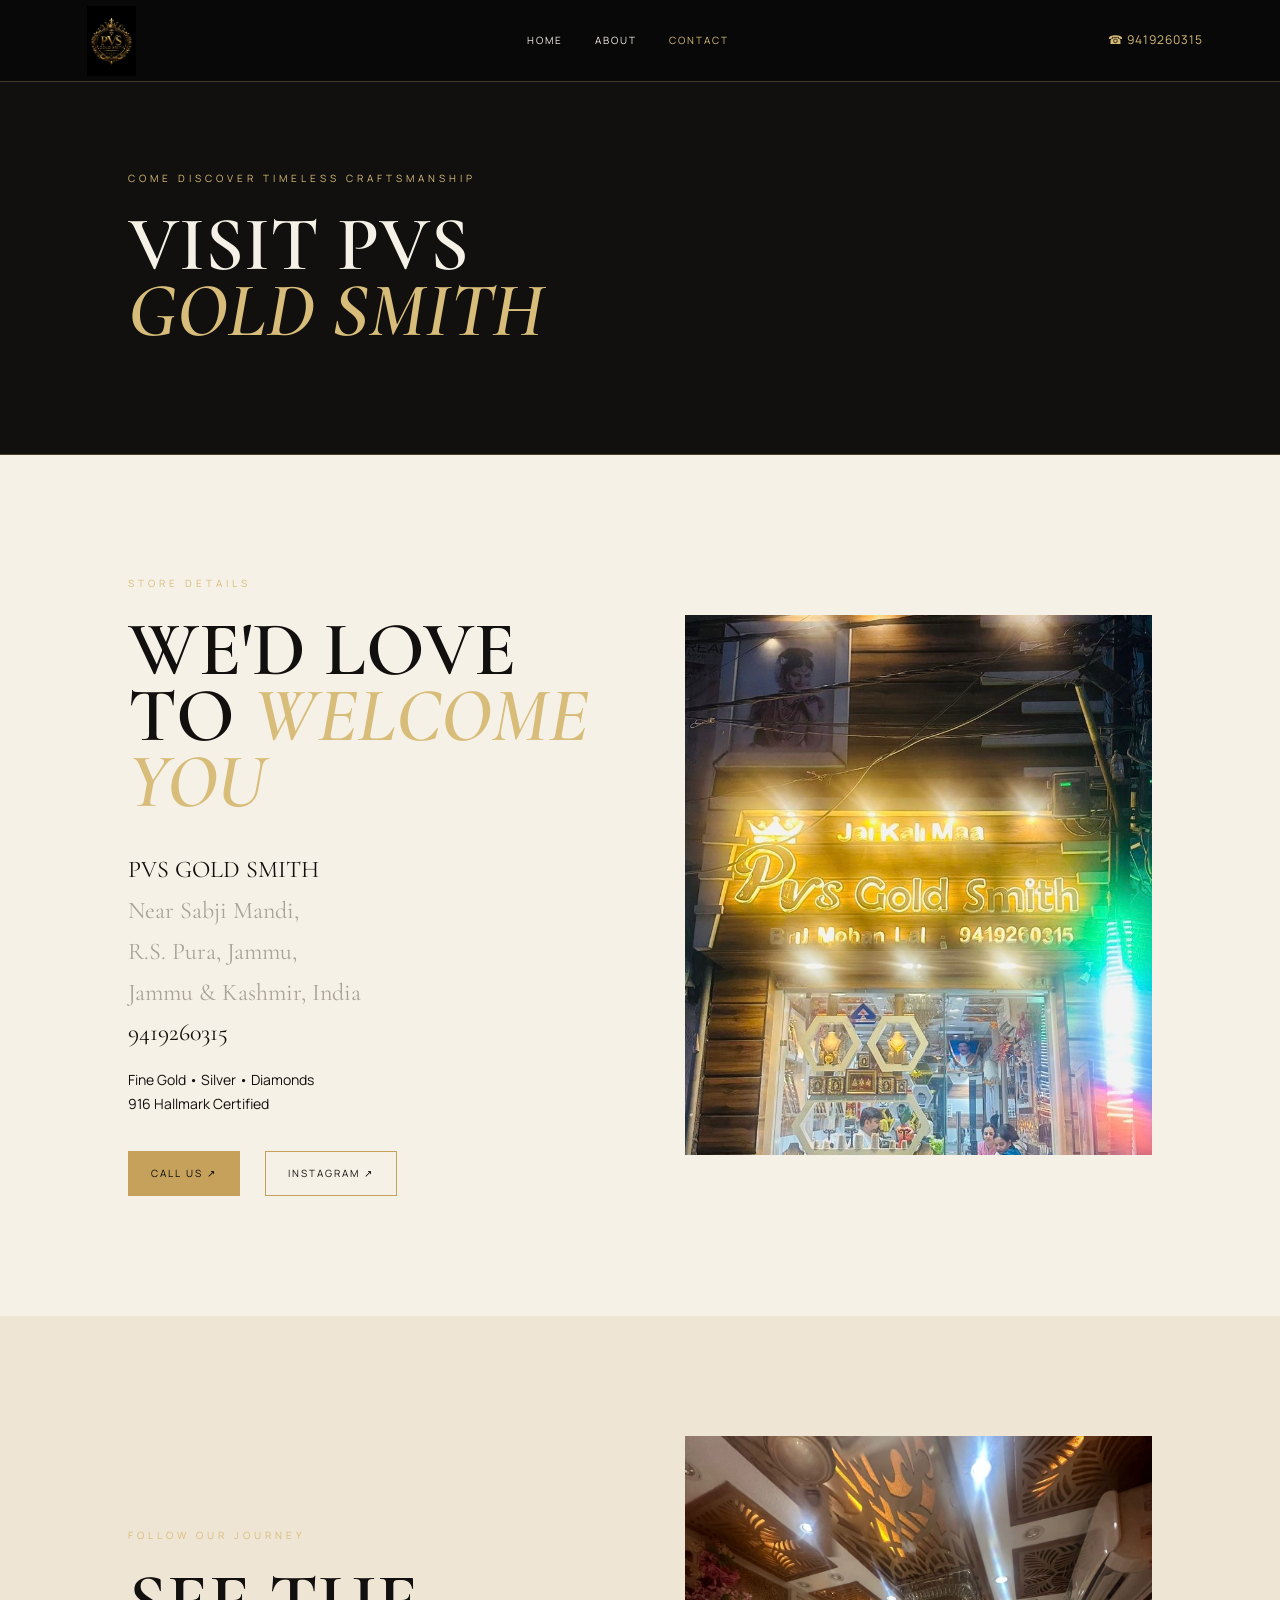
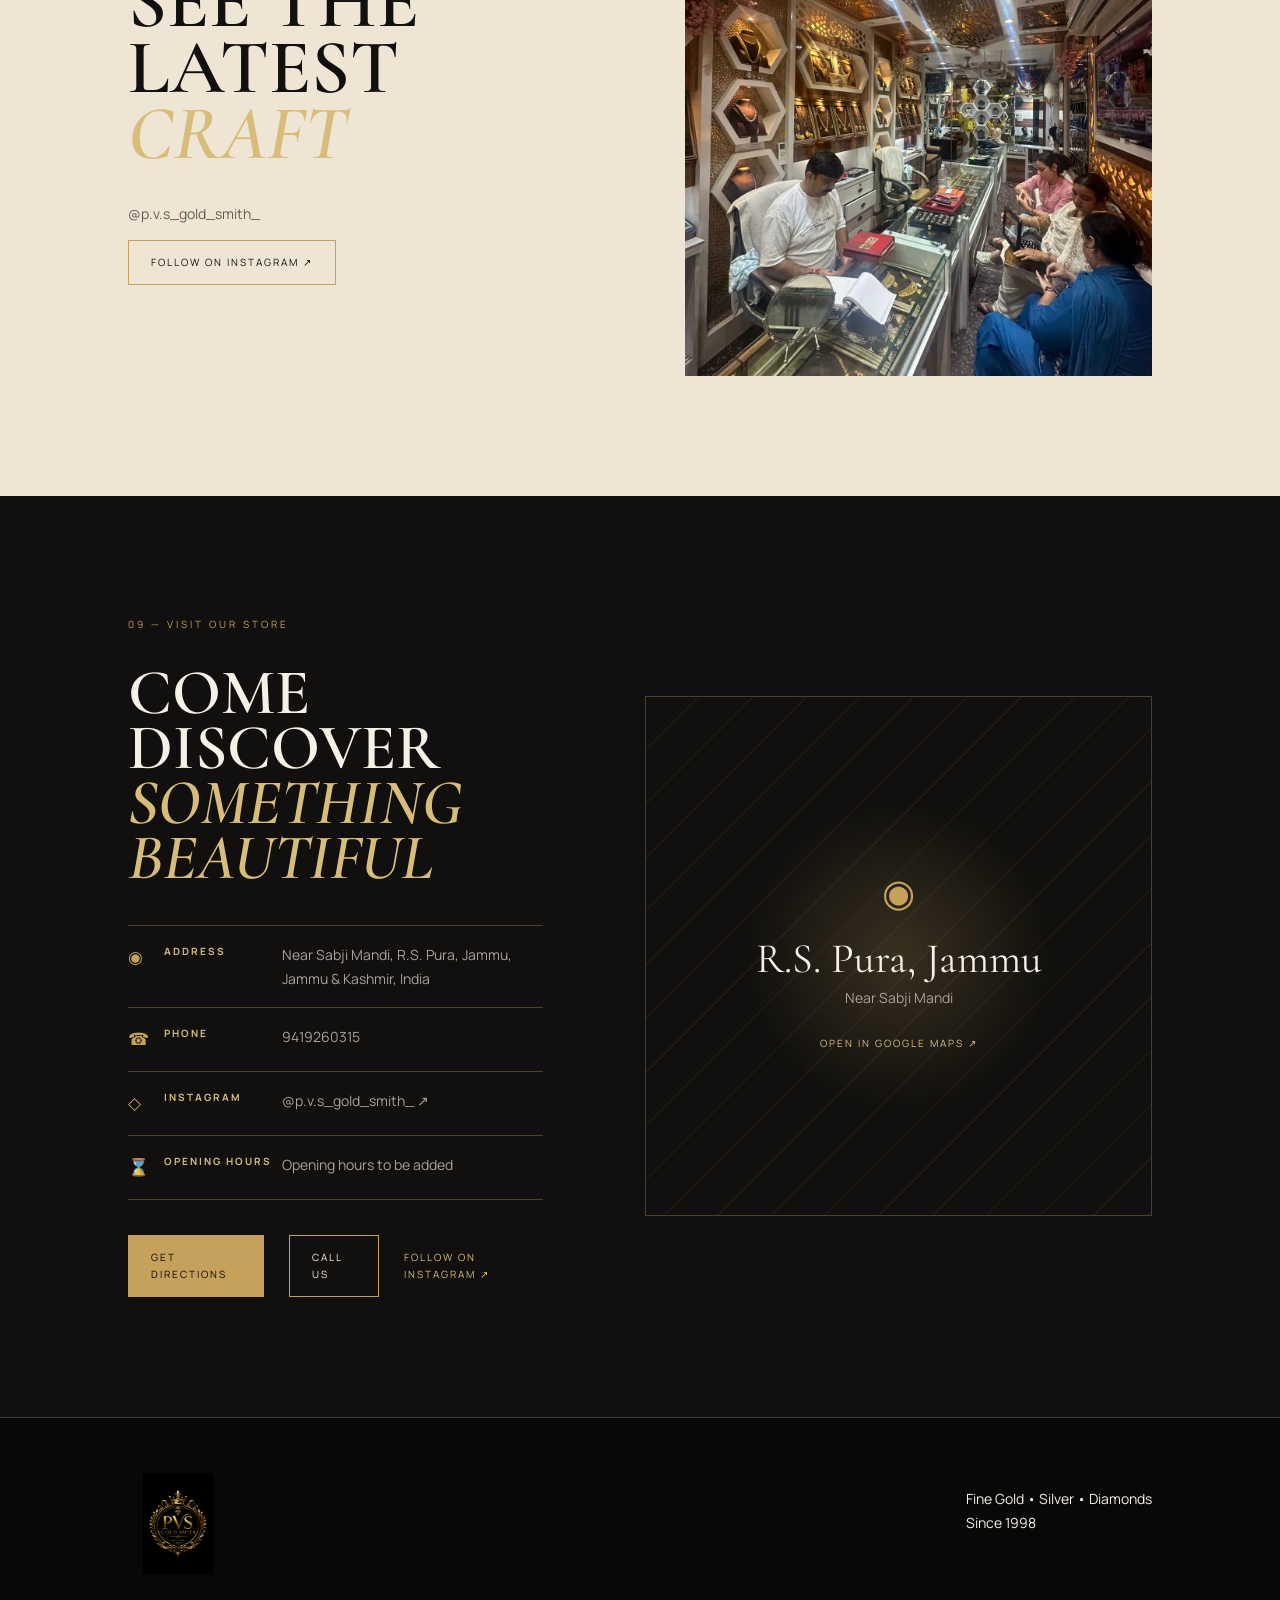
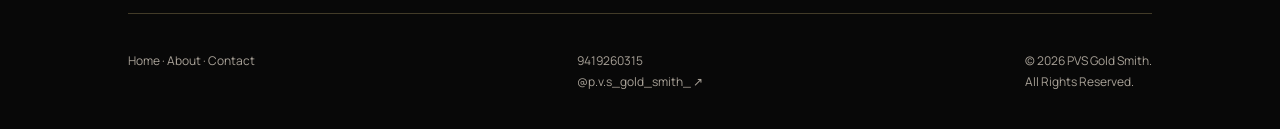
==== contact.html @ bbf76c5d "Initial jewellery website" ====
<!doctype html>
<html lang="en">
  <head>
    <meta charset="utf-8" />
    <meta name="viewport" content="width=device-width,initial-scale=1" />
    <title>Contact PVS Gold Smith | R.S. Pura, Jammu</title>
    <meta
      name="description"
      content="Visit PVS Gold Smith near Sabji Mandi, R.S. Pura, Jammu. Call 9419260315."
    />
    <link rel="stylesheet" href="css/style.css" />
    <link rel="stylesheet" href="css/responsive.css" />
    <link rel="preconnect" href="https://fonts.googleapis.com" />
    <link
      href="https://fonts.googleapis.com/css2?family=Cormorant+Garamond:wght@500;600;700&family=Manrope:wght@400;600&display=swap"
      rel="stylesheet"
    />
  </head>
  <body>
    <header class="header">
      <a href="index.html"
        ><img
          class="logo"
          src="Logo.PNG"
          alt="PVS Gold Smith official logo" /></a
      ><button class="menu" aria-label="Open menu" aria-expanded="false">
        ☰
      </button>
      <nav class="nav">
        <a href="index.html">Home</a><a href="about.html">About</a
        ><a class="active" href="contact.html">Contact</a>
      </nav>
      <a class="phone" href="tel:9419260315">☎ <span>9419260315</span></a>
    </header>
    <main>
      <section class="page-hero">
        <div class="kicker">Come discover timeless craftsmanship</div>
        <h1>Visit PVS<br /><i>Gold Smith</i></h1>
      </section>
      <section class="section ivory">
        <div class="grid-2">
          <div>
            <div class="kicker">Store details</div>
            <h2>We'd love to <i>welcome you</i></h2>
            <div class="contact-details">
              PVS GOLD SMITH<br /><span class="muted"
                >Near Sabji Mandi,<br />R.S. Pura, Jammu,<br />Jammu & Kashmir,
                India</span
              ><br /><a href="tel:9419260315">9419260315</a>
            </div>
            <p>Fine Gold • Silver • Diamonds<br />916 Hallmark Certified</p>
            <div class="actions">
              <a class="button gold" href="tel:9419260315">Call us ↗</a
              ><a
                class="button"
                href="https://www.instagram.com/p.v.s_gold_smith_/"
                target="_blank"
                rel="noreferrer"
                >Instagram ↗</a
              >
            </div>
          </div>
          <img
            class="split-image"
            src="shop1.jpeg"
            alt="Gold jhumka jewellery held in a gloved hand"
          />
        </div>
      </section>
      <section class="section instagram">
        <div class="grid-2">
          <div>
            <div class="kicker">Follow our journey</div>
            <h2>See the latest <i>craft</i></h2>
            <p>@p.v.s_gold_smith_</p>
            <a
              class="button"
              href="https://www.instagram.com/p.v.s_gold_smith_/"
              target="_blank"
              rel="noreferrer"
              >Follow on Instagram ↗</a
            >
          </div>
          <img
            class="split-image"
            src="shop3.jpeg"
            alt="Jewellery necklace displayed in the showroom"
          />
        </div>
      </section>
      <section class="visit-section section" id="map">
        <div class="visit-copy">
          <div class="about-section-label">09 &mdash; Visit our store</div>
          <h2>Come discover<br /><i>something beautiful</i></h2>
          <div class="visit-details">
            <p>
              <span>&#9673;</span><b>Address</b
              ><a
                href="https://www.google.com/maps/search/?api=1&amp;query=Near+Sabji+Mandi+R.S.+Pura+Jammu"
                target="_blank"
                rel="noreferrer"
                >Near Sabji Mandi, R.S. Pura, Jammu,<br />Jammu &amp; Kashmir,
                India</a
              >
            </p>
            <p>
              <span>&#9742;</span><b>Phone</b
              ><a href="tel:9419260315">9419260315</a>
            </p>
            <p>
              <span>&#9671;</span><b>Instagram</b
              ><a
                href="https://www.instagram.com/p.v.s_gold_smith_/"
                target="_blank"
                rel="noreferrer"
                >@p.v.s_gold_smith_ &#8599;</a
              >
            </p>
            <p>
              <span>&#8987;</span><b>Opening Hours</b
              ><em>Opening hours to be added</em>
            </p>
          </div>
          <div class="actions">
            <a
              class="button gold"
              href="https://www.google.com/maps/search/?api=1&amp;query=Near+Sabji+Mandi+R.S.+Pura+Jammu"
              target="_blank"
              rel="noreferrer"
              >Get Directions</a
            ><a class="button" href="tel:9419260315">Call Us</a
            ><a
              class="text-link"
              href="https://www.instagram.com/p.v.s_gold_smith_/"
              target="_blank"
              rel="noreferrer"
              >Follow on Instagram &#8599;</a
            >
          </div>
        </div>
        <div class="about-map">
          <div>
            <span>&#9673;</span>
            <h3>R.S. Pura, Jammu</h3>
            <p>Near Sabji Mandi</p>
            <a
              href="https://www.google.com/maps/search/?api=1&amp;query=Near+Sabji+Mandi+R.S.+Pura+Jammu"
              target="_blank"
              rel="noreferrer"
              >Open in Google Maps &#8599;</a
            >
          </div>
        </div>
      </section>
    </main>
    <footer class="footer">
      <div class="footer-top">
        <img class="logo" src="Logo.PNG" alt="PVS Gold Smith logo" />
        <p>Fine Gold • Silver • Diamonds<br />Since 1998</p>
      </div>
      <div class="footer-bottom">
        <p>
          <a href="index.html">Home</a> · <a href="about.html">About</a> ·
          <a href="contact.html">Contact</a>
        </p>
        <p>
          9419260315<br /><a
            href="https://www.instagram.com/p.v.s_gold_smith_/"
            target="_blank"
            rel="noreferrer"
            >@p.v.s_gold_smith_ ↗</a
          >
        </p>
        <p>© 2026 PVS Gold Smith.<br />All Rights Reserved.</p>
      </div>
    </footer>
    <script src="js/main.js"></script>
  </body>
</html>
---- css/style.css ----
:root {
  --black: #080808;
  --soft: #11100e;
  --gold: #c6a15b;
  --champ: #d8bd7a;
  --ivory: #f6f1e7;
  --muted: #a9a298;
  --line: rgba(216, 189, 122, 0.28);
  --serif: "Cormorant Garamond", Georgia, serif;
  --sans: "Manrope", Arial, sans-serif;
}
* {
  box-sizing: border-box;
}
html {
  scroll-behavior: smooth;
}
body {
  margin: 0;
  background: var(--black);
  color: var(--ivory);
  font: 14px/1.7 var(--sans);
}
a {
  color: inherit;
  text-decoration: none;
}
img {
  display: block;
  max-width: 100%;
}
.header {
  height: 82px;
  position: fixed;
  z-index: 5;
  inset: 0 0 auto;
  padding: 0 6vw;
  display: flex;
  align-items: center;
  justify-content: space-between;
  background: rgba(8, 8, 8, 0.92);
  border-bottom: 1px solid var(--line);
}
.logo {
  width: 70px;
  height: 70px;
  object-fit: contain;
}
.nav {
  display: flex;
  gap: 32px;
  text-transform: uppercase;
  letter-spacing: 2px;
  font-size: 10px;
}
.nav a:hover,
.active {
  color: var(--champ);
}
.phone {
  color: var(--champ);
  font-size: 12px;
  letter-spacing: 1px;
}
.menu {
  display: none;
  background: none;
  border: 0;
  color: var(--champ);
  font-size: 25px;
}
.hero {
  min-height: 92vh;
  padding: 170px 10vw 100px;
  display: flex;
  align-items: center;
  position: relative;
  overflow: hidden;
}
.hero-image {
  position: absolute;
  inset: 0 0 0 43%;
  background-size: cover;
  background-position: center;
  opacity: 0.72;
}
.hero-image:after {
  content: "";
  position: absolute;
  inset: 0;
  background: linear-gradient(
    90deg,
    var(--black),
    rgba(8, 8, 8, 0.52),
    rgba(8, 8, 8, 0.15)
  );
}
.hero-content {
  position: relative;
  z-index: 1;
  max-width: 610px;
}
.eyebrow,
.kicker {
  color: var(--champ);
  font-size: 10px;
  letter-spacing: 4px;
  text-transform: uppercase;
}
.hero h1 {
  font: 600 clamp(60px, 9vw, 125px)/0.78 var(--serif);
  text-transform: uppercase;
  margin: 35px 0;
}
.hero h1 i,
h1 i,
h2 i {
  color: var(--champ);
  font-style: italic;
}
.hero p {
  max-width: 430px;
  color: #d6cfc2;
  font-size: 16px;
}
.actions {
  display: flex;
  gap: 25px;
  align-items: center;
  margin-top: 35px;
}
.button {
  display: inline-block;
  padding: 13px 22px;
  border: 1px solid var(--gold);
  font-size: 10px;
  letter-spacing: 2px;
  text-transform: uppercase;
}
.button.gold {
  background: var(--gold);
  color: var(--black);
}
.button:hover {
  background: var(--champ);
  color: var(--black);
}
.text-link {
  color: var(--champ);
  font-size: 10px;
  letter-spacing: 2px;
  text-transform: uppercase;
}
.section {
  padding: 120px 10vw;
}
.ivory {
  background: var(--ivory);
  color: var(--soft);
}
.grid-2 {
  display: grid;
  grid-template-columns: 1fr 1fr;
  gap: 90px;
  align-items: center;
}
.section h2,
.page-hero h1 {
  font: 600 clamp(48px, 6vw, 88px)/0.86 var(--serif);
  text-transform: uppercase;
  margin: 25px 0 35px;
}
.lead {
  font: 27px/1.2 var(--serif);
}
.muted {
  color: var(--muted);
}
.split-image {
  height: 540px;
  width: 100%;
  object-fit: cover;
}
.craft {
  background: var(--soft);
}
.craft-grid {
  display: grid;
  grid-template-columns: repeat(3, 1fr);
  gap: 18px;
  margin-top: 50px;
}
.craft figure {
  margin: 0;
}
.craft img {
  width: 100%;
  height: 420px;
  object-fit: cover;
}
.craft figcaption {
  padding: 18px 0;
  border-bottom: 1px solid var(--line);
}
.craft strong {
  font: 30px var(--serif);
  display: block;
  color: var(--champ);
}
.rates-preview {
  background: #17120c;
}
.rate-row {
  display: grid;
  grid-template-columns: repeat(3, 1fr);
  border-top: 1px solid var(--line);
  border-bottom: 1px solid var(--line);
  margin: 45px 0;
}
.rate {
  padding: 30px 20px;
  border-right: 1px solid var(--line);
}
.rate:last-child {
  border: 0;
}
.rate b {
  font: 38px var(--serif);
  display: block;
  color: var(--champ);
}
.rate span {
  font-size: 10px;
  letter-spacing: 2px;
}
.cta {
  padding: 110px 10vw;
  text-align: center;
  background: linear-gradient(120deg, #17100d, #080808);
}
.cta h2 {
  margin-bottom: 15px;
}
.footer {
  padding: 55px 10vw 25px;
  border-top: 1px solid var(--line);
  background: var(--black);
}
.footer-top,
.footer-bottom {
  display: flex;
  justify-content: space-between;
  gap: 30px;
}
.footer .logo {
  width: 100px;
  height: 100px;
}
.footer-bottom {
  border-top: 1px solid var(--line);
  padding-top: 25px;
  margin-top: 40px;
  color: var(--muted);
  font-size: 12px;
}
.page-hero {
  padding: 170px 10vw 110px;
  min-height: 48vh;
  background: var(--soft);
  border-bottom: 1px solid var(--line);
}
.page-hero h1 {
  max-width: 750px;
  margin-bottom: 0;
}
.value-grid {
  display: grid;
  grid-template-columns: repeat(4, 1fr);
  gap: 35px;
  margin-top: 60px;
}
.value {
  border-top: 1px solid var(--gold);
  padding-top: 18px;
}
.value b {
  font: 28px var(--serif);
  display: block;
  color: var(--champ);
}
.owner {
  background: #17120d;
}
.owner-placeholder {
  height: 370px;
  border: 1px solid var(--line);
  display: grid;
  place-items: center;
  color: var(--champ);
  letter-spacing: 3px;
  text-transform: uppercase;
}
.hallmark {
  background: var(--ivory);
  color: var(--soft);
  text-align: center;
}
.hallmark strong {
  font: 600 clamp(45px, 7vw, 100px) var(--serif);
  color: var(--antique);
}
.rates-page {
  background: var(--soft);
}
.rate-table {
  display: grid;
  grid-template-columns: repeat(5, 1fr);
  border: 1px solid var(--line);
  margin: 50px 0;
}
.rate-table .rate {
  min-height: 170px;
}
.calculator {
  background: var(--ivory);
  color: var(--soft);
}
.calc {
  display: grid;
  grid-template-columns: 1fr 1fr;
  gap: 25px;
  margin-top: 40px;
}
.calc label {
  font-size: 10px;
  text-transform: uppercase;
  letter-spacing: 2px;
}
.calc input,
.calc select {
  display: block;
  width: 100%;
  margin-top: 8px;
  padding: 13px 0;
  background: transparent;
  border: 0;
  border-bottom: 1px solid #bbb;
  color: var(--soft);
}
.total {
  grid-column: 1/-1;
  border-top: 1px solid #aaa;
  margin-top: 20px;
  padding-top: 25px;
}
.total b {
  font: 55px var(--serif);
  display: block;
}
.contact-details {
  font: 24px/1.7 var(--serif);
}
.map {
  min-height: 390px;
  border: 1px solid var(--line);
  display: grid;
  place-items: center;
  text-align: center;
  background: radial-gradient(circle, rgba(198, 161, 91, 0.2), transparent 40%);
}
.map strong {
  font: 42px var(--serif);
  display: block;
}
.instagram {
  background: #efe5d5;
  color: var(--soft);
}
.instagram .muted,
.instagram p {
  color: #665b4f;
}
.disclaimer {
  font-size: 11px;
  color: var(--muted);
  margin-top: 25px;
}

/* About page */
.about-page {
  background: var(--black);
}
.about-hero {
  min-height: 88vh;
  padding: 170px 10vw 100px;
  display: flex;
  align-items: center;
  position: relative;
  overflow: hidden;
  border-bottom: 1px solid var(--line);
}
.about-hero-image {
  position: absolute;
  inset: 0;
  background:
    linear-gradient(
      90deg,
      rgba(8, 8, 8, 0.98) 8%,
      rgba(8, 8, 8, 0.64) 48%,
      rgba(8, 8, 8, 0.2)
    ),
    url("../IMG_1925.jpg") center 42% / cover;
}
.about-hero-content {
  position: relative;
  z-index: 1;
  max-width: 760px;
}
.about-hero h1 {
  font: 600 clamp(54px, 7.7vw, 112px) / 0.84 var(--serif);
  text-transform: uppercase;
  margin: 30px 0;
  letter-spacing: 0;
}
.about-hero h1 i,
.about-cta h2 i {
  color: var(--champ);
  font-style: italic;
}
.about-hero-content > p:not(.eyebrow) {
  max-width: 470px;
  color: #ddd5c8;
  font-size: 17px;
}
.about-actions {
  display: flex;
  align-items: center;
  gap: 18px;
  flex-wrap: wrap;
  margin-top: 34px;
}
.button-light {
  border-color: var(--ivory);
  color: var(--ivory);
}
.button-light:hover {
  background: var(--ivory);
  color: var(--black);
}
.hero-scroll {
  position: absolute;
  right: 10vw;
  bottom: 34px;
  color: var(--muted);
  font-size: 10px;
  letter-spacing: 2px;
  text-transform: uppercase;
}
.hero-scroll b {
  color: var(--champ);
  font-size: 18px;
  margin-left: 8px;
}
.about-section-label {
  color: var(--gold);
  font-size: 10px;
  letter-spacing: 3px;
  text-transform: uppercase;
  margin-bottom: 32px;
}
.about-story-grid,
.craftsmanship-section,
.people-grid,
.visit-section {
  display: grid;
  grid-template-columns: minmax(0, 1fr) minmax(0, 0.9fr);
  gap: clamp(45px, 8vw, 120px);
  align-items: center;
}
.about-copy h2,
.section-heading-row h2,
.why-section > h2,
.values-section > h2,
.experience-section > h2,
.testimonials-section > h2 {
  font: 600 clamp(46px, 5.4vw, 78px) / 0.88 var(--serif);
  text-transform: uppercase;
  margin: 0 0 34px;
}
.about-copy p {
  max-width: 630px;
}
.about-copy .lead,
.craftsmanship-copy .lead {
  color: #514a42;
}
.about-image-frame {
  position: relative;
}
.about-image-frame img {
  width: 100%;
  height: 610px;
  object-fit: cover;
}
.image-caption {
  position: absolute;
  right: -20px;
  bottom: 30px;
  padding: 14px 18px;
  background: var(--gold);
  color: var(--black);
  font-size: 10px;
  letter-spacing: 2px;
  text-transform: uppercase;
}
.legacy-section,
.why-section,
.values-section,
.experience-section,
.visit-section {
  background: #11100e;
}
.section-heading-row {
  display: flex;
  justify-content: space-between;
  align-items: end;
  gap: 50px;
  margin-bottom: 70px;
}
.section-heading-row h2 {
  margin: 0;
}
.section-heading-row p {
  max-width: 310px;
  color: var(--muted);
}
.legacy-timeline {
  border-top: 1px solid var(--line);
}
.legacy-step {
  display: grid;
  grid-template-columns: 100px 1fr;
  gap: 25px;
  padding: 32px 0;
  border-bottom: 1px solid var(--line);
}
.step-number,
.legacy-step .step-kicker,
.collection-card span,
.feature-grid article > span,
.values-list span,
.experience-grid article > span {
  color: var(--gold);
  font-size: 10px;
  letter-spacing: 2px;
  text-transform: uppercase;
}
.legacy-step h3,
.collection-card h3,
.feature-grid h3,
.values-list h3,
.experience-grid h3 {
  font: 500 32px / 1 var(--serif);
  color: var(--champ);
  margin: 10px 0;
}
.legacy-step p:last-child,
.collection-card p,
.feature-grid p,
.values-list p,
.experience-grid p {
  color: var(--muted);
  margin: 0;
}
.collection-grid {
  display: grid;
  grid-template-columns: repeat(3, 1fr);
  gap: 16px;
}
.collection-card {
  background: #eee8dc;
  color: var(--soft);
  transition:
    transform 0.35s ease,
    background 0.35s ease;
}
.collection-card:hover {
  background: #fffaf0;
  transform: translateY(-6px);
}
.collection-card img {
  width: 100%;
  height: 260px;
  object-fit: cover;
}
.collection-card > div {
  padding: 20px 20px 24px;
}
.collection-card h3 {
  color: var(--soft);
  margin-bottom: 8px;
}
.collection-card p {
  color: #70675c;
  font-size: 12px;
}
.feature-grid,
.experience-grid,
.testimonial-grid {
  display: grid;
  grid-template-columns: repeat(4, 1fr);
  gap: 18px;
  margin-top: 55px;
}
.feature-grid article,
.experience-grid article {
  border-top: 1px solid var(--line);
  padding: 22px 4px 0;
}
.feature-icon {
  font: 36px var(--serif);
}
.craftsmanship-section {
  grid-template-columns: 1.1fr 0.9fr;
  align-items: stretch;
}
.craftsmanship-image img {
  width: 100%;
  height: 650px;
  object-fit: cover;
}
.craftsmanship-copy {
  align-self: center;
  max-width: 470px;
}
.craftsmanship-copy h2 {
  font: 600 clamp(55px, 6vw, 88px) / 0.82 var(--serif);
  text-transform: uppercase;
  margin: 0 0 30px;
}
.craftsmanship-copy h2 i {
  color: var(--gold);
}
.values-section {
  background: #1a1510;
}
.values-list {
  display: grid;
  grid-template-columns: repeat(5, 1fr);
  border-top: 1px solid var(--line);
  margin-top: 55px;
}
.values-list article {
  min-height: 205px;
  padding: 22px 18px 0 0;
  border-right: 1px solid var(--line);
}
.values-list article + article {
  padding-left: 18px;
}
.values-list article:last-child {
  border-right: 0;
}
.values-list h3 {
  font-size: 25px;
}
.people-grid {
  align-items: start;
}
.person-card {
  display: grid;
  grid-template-columns: minmax(0, 0.8fr) minmax(0, 1fr);
  gap: 35px;
  align-items: center;
  min-width: 0;
}
.portrait-placeholder {
  min-height: 410px;
  min-width: 0;
  width: 100%;
  overflow: hidden;
  display: grid;
  place-items: center;
  border: 1px solid var(--line);
  background: linear-gradient(145deg, #d8c5ab, #827267);
  color: var(--black);
  font-size: 10px;
  letter-spacing: 3px;
  text-transform: uppercase;
}
.portrait-placeholder img {
  width: 100%;
  height: 100%;
  min-width: 0;
  min-height: 410px;
  object-fit: cover;
  object-position: center top;
}
.owner-placeholder {
  background: linear-gradient(145deg, #c7b19a, #62564f);
}
.person-copy h2 {
  font: 600 clamp(38px, 4vw, 60px) / 0.86 var(--serif);
  text-transform: uppercase;
  margin: 15px 0 25px;
}
.person-copy h2 i {
  color: var(--gold);
  font-style: italic;
}
.owner-role {
  color: var(--gold);
  letter-spacing: 2px;
  text-transform: uppercase;
  font-size: 10px;
}
.experience-grid {
  grid-template-columns: repeat(3, 1fr);
}
.testimonials-section {
  background: var(--ivory);
  color: var(--soft);
}
.section-note {
  color: #70675c;
}
.testimonial-grid {
  grid-template-columns: repeat(3, 1fr);
}
.testimonial-grid article {
  min-height: 230px;
  padding: 25px;
  border: 1px solid rgba(120, 95, 55, 0.28);
}
.stars {
  color: var(--gold);
  letter-spacing: 4px;
}
.testimonial-grid blockquote {
  font: 26px/1.1 var(--serif);
  margin: 30px 0;
}
.testimonial-grid strong {
  font-size: 10px;
  letter-spacing: 2px;
  text-transform: uppercase;
}
.visit-section {
  grid-template-columns: 0.9fr 1.1fr;
}
.visit-copy h2 {
  font: 600 clamp(45px, 5vw, 75px) / 0.86 var(--serif);
  text-transform: uppercase;
  margin: 0 0 40px;
}
.visit-copy h2 i {
  color: var(--champ);
}
.visit-details {
  border-top: 1px solid var(--line);
}
.visit-details p {
  display: grid;
  grid-template-columns: 28px 110px 1fr;
  gap: 8px;
  margin: 0;
  padding: 17px 0;
  border-bottom: 1px solid var(--line);
}
.visit-details p > span {
  color: var(--gold);
  font-size: 17px;
}
.visit-details b {
  color: var(--champ);
  font-size: 10px;
  letter-spacing: 2px;
  text-transform: uppercase;
}
.visit-details a,
.visit-details em {
  color: var(--muted);
  font-style: normal;
}
.about-map {
  min-height: 520px;
  display: grid;
  place-items: center;
  text-align: center;
  border: 1px solid var(--line);
  background:
    radial-gradient(
      circle at center,
      rgba(198, 161, 91, 0.22),
      transparent 42%
    ),
    repeating-linear-gradient(
      135deg,
      transparent 0 36px,
      rgba(216, 189, 122, 0.06) 37px 38px
    );
}
.about-map span {
  color: var(--gold);
  font-size: 38px;
}
.about-map h3 {
  font: 42px var(--serif);
  margin: 10px 0 2px;
}
.about-map p {
  color: var(--muted);
  margin: 0 0 20px;
}
.about-map a {
  color: var(--champ);
  font-size: 10px;
  letter-spacing: 2px;
  text-transform: uppercase;
}
.about-cta {
  padding: 135px 10vw;
  text-align: center;
  background: linear-gradient(120deg, #302219, #0b0908);
}
.about-cta h2 {
  font: 600 clamp(58px, 7vw, 104px) / 0.82 var(--serif);
  text-transform: uppercase;
  margin: 25px auto;
}
.about-cta > p:not(.eyebrow) {
  max-width: 560px;
  margin: 0 auto;
  color: #d6cfc2;
  font-size: 16px;
}
.about-cta .about-actions {
  justify-content: center;
}
[data-reveal] {
  opacity: 0;
  transform: translateY(24px);
  transition:
    opacity 0.7s ease,
    transform 0.7s ease;
}
[data-reveal].is-visible {
  opacity: 1;
  transform: none;
}

/* Home page */
.home-page {
  background: var(--black);
}
.home-hero {
  min-height: 100vh;
  padding: 170px 10vw 110px;
  display: flex;
  align-items: center;
  position: relative;
  overflow: hidden;
}
.home-hero-image {
  position: absolute;
  inset: 0;
  background:
    linear-gradient(
      90deg,
      rgba(8, 8, 8, 0.96) 8%,
      rgba(8, 8, 8, 0.72) 48%,
      rgba(8, 8, 8, 0.2)
    ),
    url("../IMG_1925.jpg") center / cover;
}
.home-hero-content {
  position: relative;
  z-index: 1;
  max-width: 720px;
}
.home-hero h1 {
  font: 600 clamp(58px, 7.5vw, 112px) / 0.84 var(--serif);
  text-transform: uppercase;
  letter-spacing: 0;
  margin: 32px 0;
}
.home-hero h1 i,
.home-cta h2 i,
.home-intro h2 i,
.why-heading h2 i,
.collection-heading h2 i {
  color: var(--champ);
  font-style: italic;
}
.hero-subtitle {
  max-width: 475px;
  color: #ddd5c8;
  font-size: 17px;
}
.heritage-line {
  color: var(--champ);
  font-size: 11px;
  letter-spacing: 1px;
  margin-top: 24px;
}
.home-actions {
  display: flex;
  align-items: center;
  gap: 18px;
  flex-wrap: wrap;
  margin-top: 34px;
}
.hero-scroll {
  position: absolute;
  right: 10vw;
  bottom: 35px;
  color: var(--muted);
  font-size: 10px;
  letter-spacing: 2px;
  text-transform: uppercase;
}
.hero-scroll b {
  color: var(--champ);
  font-size: 18px;
  margin-left: 8px;
}
.home-intro {
  display: grid;
  grid-template-columns: 0.9fr 1fr;
  gap: clamp(50px, 9vw, 140px);
  align-items: center;
}
.home-intro h2,
.why-heading h2,
.collection-heading h2 {
  font: 600 clamp(50px, 6vw, 88px) / 0.85 var(--serif);
  text-transform: uppercase;
  margin: 0 0 32px;
}
.home-intro-copy {
  max-width: 570px;
}
.home-intro-copy .lead {
  color: #514a42;
}
.home-intro-image {
  overflow: hidden;
}
.home-intro-image img {
  width: 100%;
  height: 590px;
  object-fit: cover;
  transition: transform 0.7s ease;
}
.home-intro-image:hover img,
.home-gallery figure:hover img {
  transform: scale(1.04);
}
.dark-link {
  color: #5c4930;
  display: inline-block;
  margin-top: 20px;
}
.why-home {
  background: #17120e;
}
.why-heading,
.collection-heading {
  display: flex;
  align-items: end;
  justify-content: space-between;
  gap: 40px;
}
.why-heading p,
.collection-heading .text-link {
  max-width: 300px;
  color: var(--muted);
  margin-bottom: 10px;
}
.why-grid {
  display: grid;
  grid-template-columns: repeat(4, 1fr);
  margin-top: 65px;
  border-top: 1px solid var(--line);
}
.why-grid article {
  min-height: 250px;
  padding: 24px 22px 0 0;
  border-right: 1px solid var(--line);
}
.why-grid article + article {
  padding-left: 22px;
}
.why-grid article:last-child {
  border-right: 0;
}
.why-icon {
  color: var(--gold);
  font: 38px var(--serif);
}
.why-number {
  float: right;
  color: var(--muted);
  font-size: 10px;
  letter-spacing: 2px;
}
.why-grid h3 {
  clear: both;
  color: var(--champ);
  font: 500 34px / 1 var(--serif);
  margin: 55px 0 12px;
}
.why-grid p {
  color: var(--muted);
  margin: 0;
}
.home-collection {
  color: var(--soft);
}
.collection-heading {
  margin-bottom: 55px;
}
.collection-heading h2 {
  margin: 0;
}
.collection-heading .dark-link {
  margin: 0 0 10px;
}
.home-gallery {
  display: grid;
  grid-template-columns: minmax(0, 760px);
  gap: 18px;
  justify-content: center;
}
.home-gallery figure {
  margin: 0;
  overflow: hidden;
}
.home-gallery img {
  width: 100%;
  height: 580px;
  object-fit: cover;
  transition: transform 0.7s ease;
}
.home-gallery figcaption {
  padding: 16px 0;
  border-bottom: 1px solid rgba(120, 95, 55, 0.3);
  color: #5c4930;
  font: 28px var(--serif);
}
.home-cta {
  padding: 135px 10vw;
  text-align: center;
  background: linear-gradient(120deg, #302219, #0b0908);
}
.home-cta h2 {
  font: 600 clamp(60px, 7vw, 108px) / 0.82 var(--serif);
  text-transform: uppercase;
  margin: 25px auto;
}
.home-cta > p:not(.eyebrow) {
  max-width: 510px;
  margin: 0 auto;
  color: #d6cfc2;
  font-size: 16px;
}
.home-cta .home-actions {
  justify-content: center;
}
---- css/responsive.css ----
@media (max-width: 800px) {
  .header {
    height: 72px;
    padding: 0 6vw;
  }
  .logo {
    width: 58px;
    height: 58px;
  }
  .menu {
    display: block;
  }
  .nav {
    display: none;
    position: absolute;
    top: 72px;
    left: 0;
    right: 0;
    padding: 25px 8vw;
    background: var(--black);
    flex-direction: column;
    gap: 18px;
  }
  .nav.open {
    display: flex;
  }
  .phone {
    font-size: 0;
  }
  .phone:after {
    content: "☎";
    font-size: 20px;
  }
  .hero {
    min-height: 760px;
    padding: 150px 8vw 80px;
  }
  .hero-image {
    inset: 0;
    opacity: 0.5;
  }
  .hero-image:after {
    background: linear-gradient(90deg, var(--black), rgba(8, 8, 8, 0.5));
  }
  .hero h1 {
    font-size: 68px;
  }
  .section,
  .page-hero {
    padding: 80px 8vw;
  }
  .grid-2 {
    grid-template-columns: 1fr;
    gap: 40px;
  }
  .split-image {
    height: 420px;
  }
  .craft-grid,
  .value-grid {
    grid-template-columns: 1fr;
  }
  .craft img {
    height: 390px;
  }
  .rate-row,
  .rate-table {
    display: flex;
    overflow-x: auto;
  }
  .rate {
    min-width: 160px;
  }
  .calc {
    grid-template-columns: 1fr;
  }
  .total {
    grid-column: auto;
  }
  .footer-top,
  .footer-bottom {
    display: block;
  }
  .footer-bottom p {
    margin-top: 22px;
  }
  .actions {
    flex-wrap: wrap;
  }
  .owner-placeholder {
    height: 300px;
  }
}
@media (max-width: 400px) {
  .hero h1 {
    font-size: 57px;
  }
  .section h2,
  .page-hero h1 {
    font-size: 48px;
  }
  .button {
    padding: 12px 15px;
  }
}

@media (max-width: 800px) {
  .about-hero {
    min-height: 760px;
    padding: 150px 8vw 90px;
  }
  .about-hero-image {
    background-position: 62% center;
  }
  .about-hero h1 {
    font-size: 62px;
  }
  .hero-scroll {
    right: 8vw;
  }
  .about-story-grid,
  .craftsmanship-section,
  .people-grid,
  .visit-section {
    grid-template-columns: 1fr;
  }
  .about-image-frame img,
  .craftsmanship-image img {
    height: 450px;
  }
  .image-caption {
    right: 12px;
  }
  .section-heading-row {
    display: block;
    margin-bottom: 45px;
  }
  .section-heading-row p {
    margin-top: 25px;
  }
  .collection-grid,
  .feature-grid,
  .values-list,
  .testimonial-grid {
    grid-template-columns: 1fr 1fr;
  }
  .collection-card img {
    height: 250px;
  }
  .values-list article,
  .values-list article + article {
    padding: 22px 14px 0 0;
    border-bottom: 1px solid var(--line);
  }
  .values-list article:nth-child(even) {
    padding-left: 14px;
    border-right: 0;
  }
  .values-list article:last-child {
    border-bottom: 0;
  }
  .person-card {
    grid-template-columns: 0.8fr 1fr;
  }
  .portrait-placeholder {
    min-height: 340px;
  }
  .about-map {
    min-height: 390px;
  }
}

@media (max-width: 520px) {
  .about-hero h1 {
    font-size: 50px;
  }
  .about-hero-content > p:not(.eyebrow) {
    font-size: 15px;
  }
  .collection-grid,
  .feature-grid,
  .testimonial-grid,
  .experience-grid {
    grid-template-columns: 1fr;
  }
  .person-card {
    grid-template-columns: 1fr;
    gap: 25px;
  }
  .portrait-placeholder {
    min-height: 300px;
  }
  .visit-details p {
    grid-template-columns: 28px 95px 1fr;
  }
  .about-cta h2 {
    font-size: 54px;
  }
}

@media (max-width: 800px) {
  .home-hero {
    min-height: 760px;
    padding: 145px 8vw 90px;
  }
  .home-hero-image {
    background-position: 64% center;
  }
  .home-hero h1 {
    font-size: 62px;
  }
  .hero-subtitle {
    font-size: 15px;
  }
  .hero-scroll {
    right: 8vw;
  }
  .home-intro {
    grid-template-columns: 1fr;
    gap: 42px;
  }
  .home-intro-image img {
    height: 430px;
  }
  .why-heading,
  .collection-heading {
    display: block;
  }
  .why-heading p,
  .collection-heading .text-link {
    margin-top: 22px;
  }
  .why-grid {
    grid-template-columns: 1fr 1fr;
  }
  .why-grid article:nth-child(even) {
    padding-left: 22px;
    border-right: 0;
  }
  .why-grid article:nth-child(-n + 2) {
    border-bottom: 1px solid var(--line);
  }
  .home-gallery {
    grid-template-columns: 1fr;
  }
  .home-gallery img {
    height: 420px;
  }
}

@media (max-width: 520px) {
  .home-hero h1 {
    font-size: 50px;
  }
  .why-grid {
    grid-template-columns: 1fr;
  }
  .why-grid article,
  .why-grid article + article,
  .why-grid article:nth-child(even) {
    padding-left: 0;
    padding-right: 0;
    border-right: 0;
    border-bottom: 1px solid var(--line);
  }
  .why-grid article:last-child {
    border-bottom: 0;
  }
  .home-cta h2 {
    font-size: 56px;
  }
}
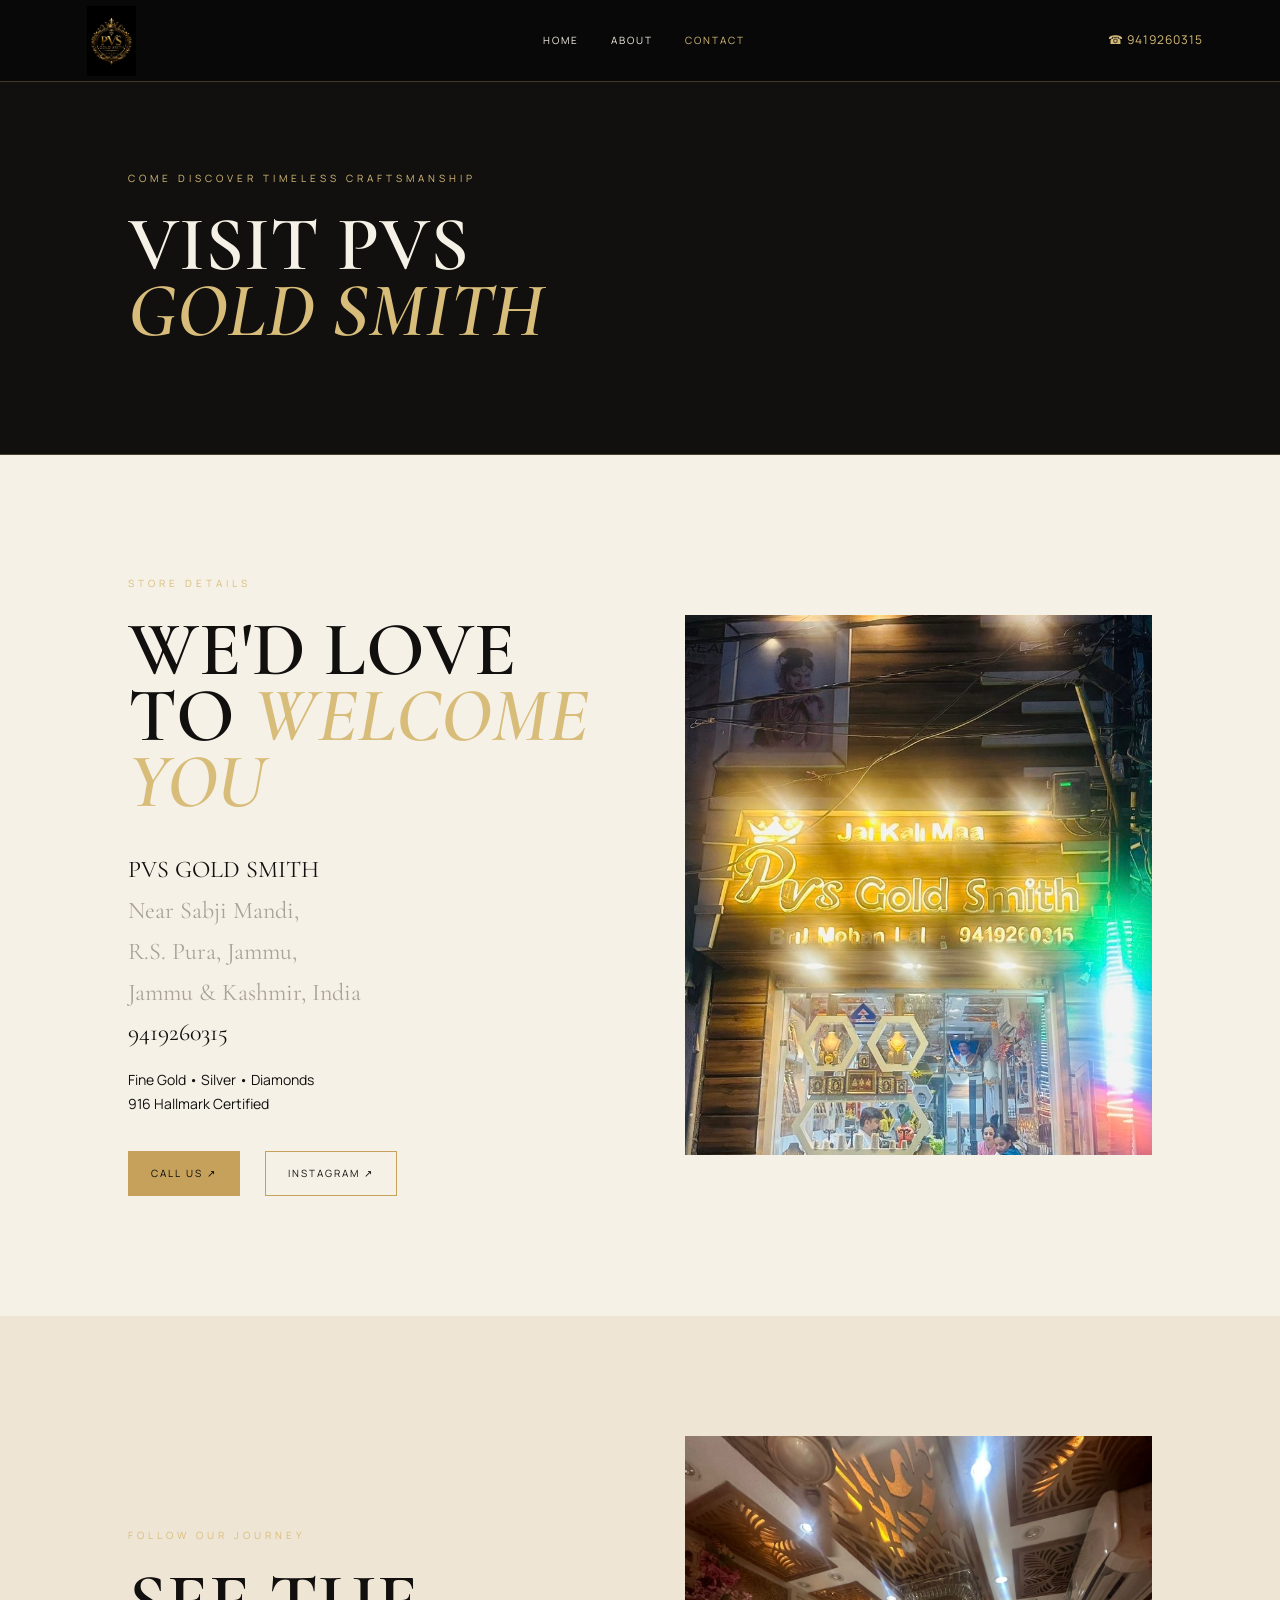
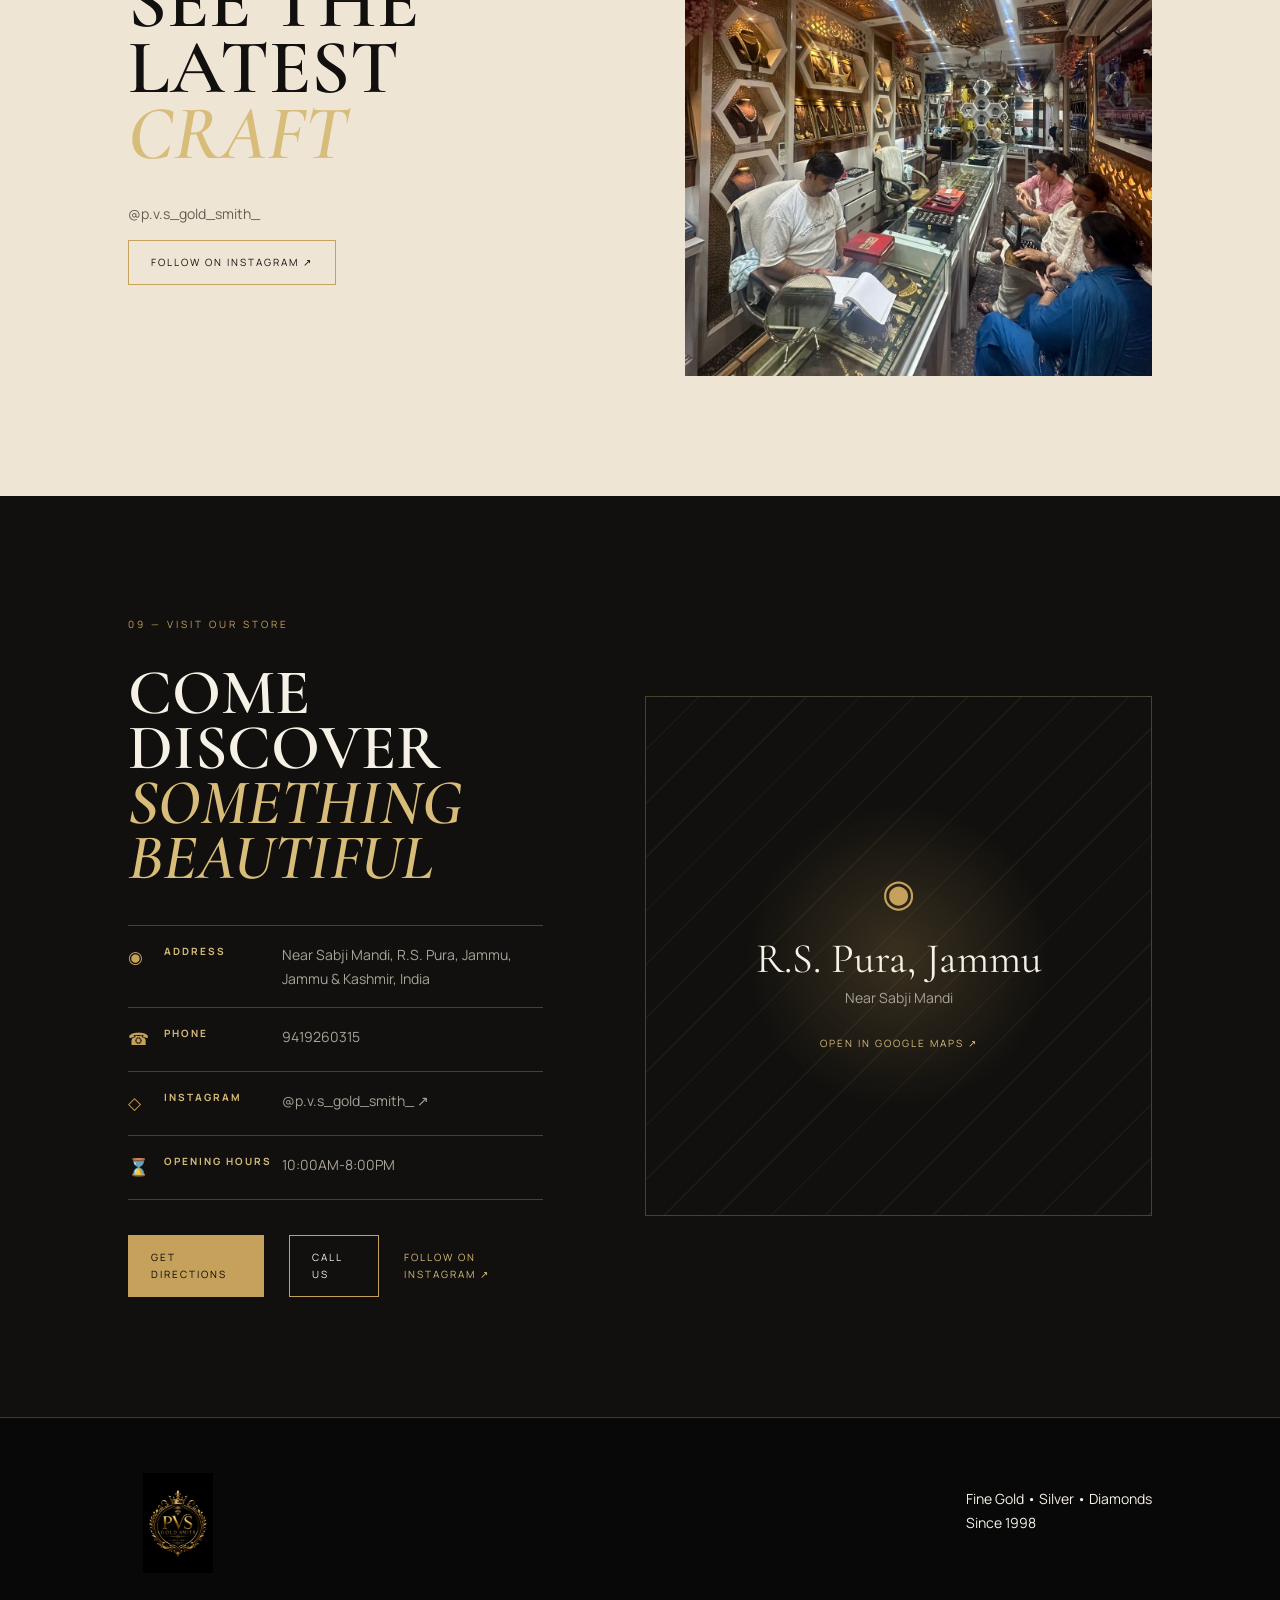
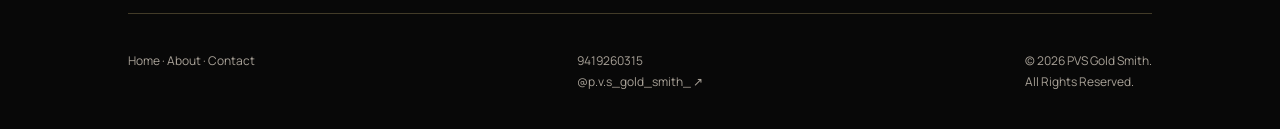
==== commit 80da0a4e: "Updated changes" ====
--- a/contact.html
+++ b/contact.html
@@ -18,17 +18,15 @@
   </head>
   <body>
     <header class="header">
-      <a href="index.html"
-        ><img
+      <a href="index.html">
+        <img
           class="logo"
           src="Logo.PNG"
-          alt="PVS Gold Smith official logo" /></a
-      ><button class="menu" aria-label="Open menu" aria-expanded="false">
-        ☰
-      </button>
+          alt="PVS Gold Smith official logo" />
       <nav class="nav">
-        <a href="index.html">Home</a><a href="about.html">About</a
-        ><a class="active" href="contact.html">Contact</a>
+        <a href="index.html">Home</a>
+        <a href="about.html">About</a>
+        <a class="active" href="contact.html">Contact</a>
       </nav>
       <a class="phone" href="tel:9419260315">☎ <span>9419260315</span></a>
     </header>
@@ -43,21 +41,21 @@
             <div class="kicker">Store details</div>
             <h2>We'd love to <i>welcome you</i></h2>
             <div class="contact-details">
-              PVS GOLD SMITH<br /><span class="muted"
-                >Near Sabji Mandi,<br />R.S. Pura, Jammu,<br />Jammu & Kashmir,
+              PVS GOLD SMITH<br/>
+              <span class="muted">Near Sabji Mandi,<br />R.S. Pura, Jammu,<br />Jammu & Kashmir,
                 India</span
               ><br /><a href="tel:9419260315">9419260315</a>
             </div>
             <p>Fine Gold • Silver • Diamonds<br />916 Hallmark Certified</p>
             <div class="actions">
-              <a class="button gold" href="tel:9419260315">Call us ↗</a
-              ><a
+              <a class="button gold" href="tel:9419260315">Call us ↗</a>
+              <a
                 class="button"
                 href="https://www.instagram.com/p.v.s_gold_smith_/"
                 target="_blank"
                 rel="noreferrer"
-                >Instagram ↗</a
-              >
+                >Instagram ↗
+                </a>
             </div>
           </div>
           <img
@@ -118,7 +116,7 @@
             </p>
             <p>
               <span>&#8987;</span><b>Opening Hours</b
-              ><em>Opening hours to be added</em>
+              ><em>10:00AM-8:00PM</em>
             </p>
           </div>
           <div class="actions">
@@ -174,6 +172,6 @@
         <p>© 2026 PVS Gold Smith.<br />All Rights Reserved.</p>
       </div>
     </footer>
-    <script src="js/main.js"></script>
+  
   </body>
 </html>
